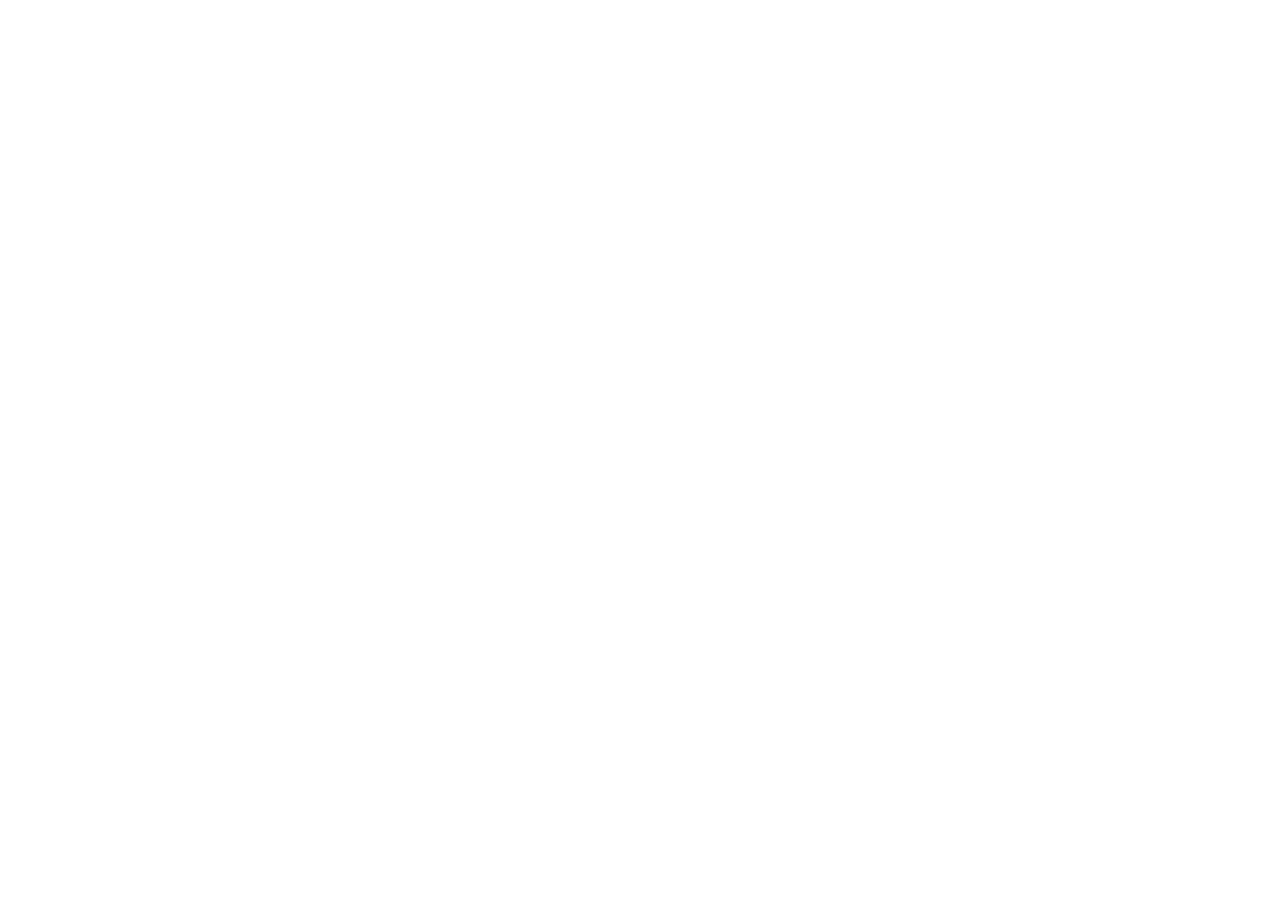
==== index.html @ 5a295f68 "Rochester login page" ====
<!DOCTYPE html>
<html lang="en">

<head>
    <title>Homepage</title>

    <meta charset="utf-8">
    <meta http-equiv="X-UA-Compatible" content="IE=edge">
    <meta name="viewport" content="width=device-width, initial-scale=1, maximum-scale=1.0, user-scalable=0">
    <meta name="description" content="This is an example of a meta description. This will often show up in search results.">

    <!-- Favicon -->
    <link rel="icon" type="image/png" href="">

    <!-- Styles -->
    <link href="assets/css/main.css" rel="stylesheet" type="text/css">
</head>

<body>
    <header>
    </header>
    <main></main>
    <footer></footer>
    <script src="https://code.jquery.com/jquery-3.4.1.slim.min.js"></script>
    <script src="https://stackpath.bootstrapcdn.com/bootstrap/4.4.1/js/bootstrap.min.js"></script>
    <script src="assets/scripts/main.js"></script>
</body>

</html>
---- assets/css/main.css ----
@import url("https://stackpath.bootstrapcdn.com/bootstrap/4.4.1/css/bootstrap.min.css");
@import url("https://fonts.googleapis.com/css?family=Raleway:300,400,400i,500,500i,600,600i,700,700i,800,900,900i&display=swap");
p {
  font-family: 'Raleway', sans-serif;
  font-style: normal;
  font-weight: 400; }

@media (max-width: 767px) {
  .container {
    width: 100%; } }

.primary-btn {
  font-family: 'Raleway', sans-serif;
  font-style: normal;
  font-weight: 700;
  font-size: 1rem;
  line-height: 19px;
  min-width: 136px;
  padding: 20px 30px 19px 30px;
  border-radius: 3px;
  background: #8C2030;
  color: #ffffff;
  text-align: center;
  -webkit-transition: background-color 0.3s, color 0.3s;
  transition: background-color 0.3s, color 0.3s;
  -webkit-font-smoothing: antialiased;
  -webkit-backface-visibility: hidden;
  -moz-osx-font-smoothing: antialiased;
  border-color: #8C2030;
  position: relative;
  text-decoration: none;
  z-index: 9;
  letter-spacing: 0px;
  text-decoration: none; }
  .primary-btn:hover {
    background-color: #ffffff;
    color: #8C2030;
    text-decoration: none; }
    .primary-btn:hover:before {
      -webkit-transform: scale3d(1, 1, 1);
      transform: scale3d(1, 1, 1);
      opacity: 1; }
  .primary-btn:focus, .primary-btn:hover {
    outline: none;
    box-shadow: none; }
  .primary-btn:before {
    content: '';
    position: absolute;
    top: 0;
    left: 0;
    width: 100%;
    height: 100%;
    border: 2px solid #8C2030;
    border-radius: 3px;
    opacity: 0;
    -webkit-transform: scale3d(0.6, 0.6, 1);
    transform: scale3d(0.6, 0.6, 1);
    -webkit-transition: -webkit-transform 0.3s, opacity 0.3s;
    transition: transform 0.3s, opacity 0.3s;
    -webkit-transition-timing-function: cubic-bezier(0.75, 0, 0.125, 1);
    transition-timing-function: cubic-bezier(0.75, 0, 0.125, 1); }

.login-container {
  font-size: 0; }
  .login-container .form-container {
    display: inline-block;
    width: 796px;
    min-height: 100vh;
    height: 100%;
    vertical-align: top;
    position: relative; }
    @media (max-width: 767px) {
      .login-container .form-container {
        display: block;
        width: 100%; } }
    @media (max-width: 767px) and (orientation: portrait) {
      .login-container .form-container {
        padding: 50px 0; } }
    @media (min-width: 768px) and (max-width: 991px) {
      .login-container .form-container {
        display: block;
        width: 100%; } }
    @media (min-width: 992px) and (max-width: 1199px) {
      .login-container .form-container {
        width: 50%; } }
    .login-container .form-container .inner-form-container {
      width: 373px;
      margin: 0 auto;
      position: absolute;
      top: 50%;
      left: 50%;
      transform: translate(-50%, -50%); }
      @media (max-width: 767px) and (orientation: portrait) {
        .login-container .form-container .inner-form-container {
          width: 85%; } }
      .login-container .form-container .inner-form-container img {
        width: 266px;
        height: 77px;
        display: block;
        margin: 0 auto 50px auto; }
      .login-container .form-container .inner-form-container span.page-title {
        display: block;
        margin: 0 auto 50px auto;
        color: #231F20;
        text-transform: uppercase;
        font-family: 'Raleway', sans-serif;
        font-style: normal;
        font-weight: 800;
        font-size: 1.5rem;
        letter-spacing: 0px;
        text-align: center; }
      .login-container .form-container .inner-form-container .additional-fields {
        position: relative;
        margin: -10px 0 40px 0; }
        .login-container .form-container .inner-form-container .additional-fields a {
          position: absolute;
          top: 0;
          right: 0;
          color: #231F20;
          line-height: 1.2;
          font-size: 0.75rem;
          font-family: 'Raleway', sans-serif;
          font-style: normal;
          font-weight: 700;
          text-decoration: none; }
          .login-container .form-container .inner-form-container .additional-fields a:after {
            content: "";
            position: absolute;
            width: 100%;
            height: 1px;
            bottom: -3px;
            left: 0;
            visibility: hidden;
            -webkit-transform: scaleX(0);
            transform: scaleX(0);
            -webkit-transition: all .3s ease-in-out 0s;
            transition: all .3s ease-in-out 0s;
            background: #231F20; }
          .login-container .form-container .inner-form-container .additional-fields a:hover:after {
            visibility: visible;
            -webkit-transform: scaleX(1);
            transform: scaleX(1); }
      .login-container .form-container .inner-form-container .primary-btn {
        width: 100%;
        display: block; }
      .login-container .form-container .inner-form-container .success-msg-container {
        text-align: center;
        margin-top: -20px; }
        .login-container .form-container .inner-form-container .success-msg-container p {
          color: #707070;
          font-size: 1.25rem;
          line-height: 1.4;
          margin-bottom: 30px; }
        .login-container .form-container .inner-form-container .success-msg-container a.back-to-login {
          color: #8C2030;
          font-size: 1.25rem;
          line-height: 1.4;
          font-family: 'Raleway', sans-serif;
          font-style: normal;
          font-weight: 700;
          text-decoration: none;
          position: relative; }
          .login-container .form-container .inner-form-container .success-msg-container a.back-to-login:after {
            content: "";
            position: absolute;
            width: 100%;
            height: 1px;
            bottom: -3px;
            left: 0;
            visibility: hidden;
            -webkit-transform: scaleX(0);
            transform: scaleX(0);
            -webkit-transition: all .3s ease-in-out 0s;
            transition: all .3s ease-in-out 0s;
            background: #8C2030; }
          .login-container .form-container .inner-form-container .success-msg-container a.back-to-login:hover:after {
            visibility: visible;
            -webkit-transform: scaleX(1);
            transform: scaleX(1); }
  .login-container .bg-container {
    display: inline-block;
    width: calc(100% - 796px);
    vertical-align: top;
    position: relative;
    min-height: 100vh;
    height: 100%;
    background-position: center;
    background-size: cover; }
    @media (max-width: 767px) {
      .login-container .bg-container {
        display: none; } }
    @media (min-width: 768px) and (max-width: 991px) {
      .login-container .bg-container {
        display: none; } }
    @media (min-width: 992px) and (max-width: 1199px) {
      .login-container .bg-container {
        width: 50%; } }
    .login-container .bg-container:before {
      content: "";
      position: absolute;
      top: 0;
      left: 0;
      width: 100%;
      height: 100%;
      background: transparent linear-gradient(180deg, #B5B5B5 0%, #040000 100%) 0% 0% no-repeat padding-box;
      mix-blend-mode: hard-light; }
    .login-container .bg-container span {
      width: 70%;
      text-align: center;
      position: absolute;
      top: 50%;
      left: 50%;
      transform: translate(-50%, -50%);
      color: #ffffff;
      font-family: 'Raleway', sans-serif;
      font-style: normal;
      font-weight: 500;
      font-size: 1.875rem;
      line-height: 35px;
      letter-spacing: 0px; }

.form-group {
  width: 100%;
  margin-bottom: 30px; }
  .form-group .input-group {
    width: 100%; }
  .form-group input {
    font-family: 'Raleway', sans-serif;
    font-style: normal;
    font-weight: 500;
    color: #8C2030;
    font-size: 1rem;
    line-height: 1.3;
    border: none;
    width: 100%;
    padding: 19px 20px; }
    @media (max-width: 767px) {
      .form-group input {
        display: block; } }
    .form-group input:focus {
      outline: none; }
    .form-group input::-webkit-input-placeholder {
      /* Chrome/Opera/Safari */
      font-family: 'Raleway', sans-serif;
      font-style: normal;
      font-weight: 500;
      color: #CCCCCC;
      font-size: 1rem;
      line-height: 1.3; }
    .form-group input::-moz-placeholder {
      /* Firefox 19+ */
      font-family: 'Raleway', sans-serif;
      font-style: normal;
      font-weight: 500;
      color: #CCCCCC;
      font-size: 1rem;
      line-height: 1.3; }
    .form-group input:-ms-input-placeholder {
      /* IE 10+ */
      font-family: 'Raleway', sans-serif;
      font-style: normal;
      font-weight: 500;
      color: #CCCCCC;
      font-size: 1rem;
      line-height: 1.3; }
    .form-group input:-moz-placeholder {
      /* Firefox 18- */
      font-family: 'Raleway', sans-serif;
      font-style: normal;
      font-weight: 500;
      color: #CCCCCC;
      font-size: 1rem;
      line-height: 1.3; }
  .form-group label {
    font-family: 'Raleway', sans-serif;
    font-style: normal;
    font-weight: 700;
    color: #231F20;
    font-size: 1rem;
    line-height: 1.3;
    text-align: left;
    margin-bottom: 10px;
    display: block; }
  .form-group textarea {
    font-family: 'Raleway', sans-serif;
    font-style: normal;
    font-weight: 500;
    color: #8C2030;
    font-size: 1rem;
    line-height: 1.3;
    width: 100%;
    padding: 19px 20px;
    margin-bottom: 0;
    min-height: 108px;
    resize: none; }
    .form-group textarea:focus {
      outline: none; }
    .form-group textarea::-webkit-input-placeholder {
      /* Chrome/Opera/Safari */
      font-family: 'Raleway', sans-serif;
      font-style: normal;
      font-weight: 500;
      color: #CCCCCC;
      font-size: 1rem;
      line-height: 1.3; }
    .form-group textarea::-moz-placeholder {
      /* Firefox 19+ */
      font-family: 'Raleway', sans-serif;
      font-style: normal;
      font-weight: 500;
      color: #CCCCCC;
      font-size: 1rem;
      line-height: 1.3; }
    .form-group textarea:-ms-input-placeholder {
      /* IE 10+ */
      font-family: 'Raleway', sans-serif;
      font-style: normal;
      font-weight: 500;
      color: #CCCCCC;
      font-size: 1rem;
      line-height: 1.3; }
    .form-group textarea:-moz-placeholder {
      /* Firefox 18- */
      font-family: 'Raleway', sans-serif;
      font-style: normal;
      font-weight: 500;
      color: #CCCCCC;
      font-size: 1rem;
      line-height: 1.3; }
    @media (max-width: 767px) {
      .form-group textarea {
        width: 100%;
        min-height: 150px; } }
    @media (min-width: 992px) and (max-width: 1199px) {
      .form-group textarea {
        min-height: 160px; } }
    @media (min-width: 768px) and (max-width: 991px) {
      .form-group textarea {
        min-height: 140px; } }
  .form-group.mandatory label:after {
    content: "*";
    position: relative;
    top: 1px;
    left: 0px;
    font-size: 1rem;
    line-height: 1rem; }
  .form-group input,
  .form-group textarea {
    background-color: #ffffff;
    border: 1px solid #CCCCCC;
    border-radius: 3px;
    transition: border-color 500ms ease-out, box-shadow 500ms ease-out, background-color 500ms ease-out; }
    .form-group input:focus,
    .form-group textarea:focus {
      border-color: #8C2030; }
  .form-group .error-msg {
    display: none; }
  .form-group.form-error {
    position: relative; }
    .form-group.form-error input,
    .form-group.form-error select,
    .form-group.form-error textarea {
      border: 1px solid #8C2030;
      background-color: #F8ECEC; }
      .form-group.form-error input::-webkit-input-placeholder,
      .form-group.form-error select::-webkit-input-placeholder,
      .form-group.form-error textarea::-webkit-input-placeholder {
        /* Chrome/Opera/Safari */
        color: #8C2030; }
      .form-group.form-error input::-moz-placeholder,
      .form-group.form-error select::-moz-placeholder,
      .form-group.form-error textarea::-moz-placeholder {
        /* Firefox 19+ */
        color: #8C2030; }
      .form-group.form-error input:-ms-input-placeholder,
      .form-group.form-error select:-ms-input-placeholder,
      .form-group.form-error textarea:-ms-input-placeholder {
        /* IE 10+ */
        color: #8C2030; }
      .form-group.form-error input:-moz-placeholder,
      .form-group.form-error select:-moz-placeholder,
      .form-group.form-error textarea:-moz-placeholder {
        /* Firefox 18- */
        color: #8C2030; }
    .form-group.form-error.full-width .error-msg {
      bottom: -10px; }
    .form-group.form-error .error-msg {
      font-family: 'Raleway', sans-serif;
      font-style: normal;
      font-weight: 400;
      display: inline-block;
      font-size: 12px;
      line-height: 11px;
      line-height: normal;
      color: #8C2030;
      position: absolute;
      right: 15px;
      top: 7px; }
  .form-group.form-success {
    position: relative; }
    .form-group.form-success input,
    .form-group.form-success select,
    .form-group.form-success textarea {
      border: 1px solid #56AC56; }
    .form-group.form-success input,
    .form-group.form-success textarea {
      color: #56AC56; }

.control {
  display: block;
  position: relative;
  cursor: pointer;
  color: #231F20;
  line-height: 1.2;
  font-size: 0.75rem;
  font-family: 'Raleway', sans-serif;
  font-style: normal;
  font-weight: 700;
  padding-left: 27px;
  margin: 0; }
  .control input {
    position: absolute;
    z-index: -1;
    opacity: 0;
    left: -1000px; }
    .control input:focus ~ .control-indicator {
      background: #ffffff; }
    .control input:checked ~ .control-indicator {
      background: #8C2030; }
      .control input:checked ~ .control-indicator:after {
        display: block; }
    .control input:checked:focus {
      outline: none; }
      .control input:checked:focus ~ .control-indicator {
        background: #8C2030; }
    .control input:disabled ~ .control-indicator {
      background: #e6e6e6;
      opacity: 0.6;
      pointer-events: none; }
  .control .control-indicator {
    position: absolute;
    top: -1px;
    left: 0;
    height: 16px;
    width: 16px;
    background: #ffffff;
    border-radius: 2px;
    border: 1px solid #CCCCCC;
    -webkit-transition: all 0.3s ease;
    -moz-transition: all 0.3s ease;
    -o-transition: all 0.3s ease;
    transition: all 0.3s ease; }
    .control .control-indicator:after {
      content: '';
      position: absolute;
      display: none; }
  .control.custom-checkbox .control-indicator:after {
    left: 6px;
    top: 2px;
    width: 3px;
    height: 8px;
    border: solid #ffffff;
    border-width: 0 2px 2px 0;
    transform: rotate(45deg); }
  .control.custom-checkbox input:disabled ~ .control-indicator:after {
    border-color: #7b7b7b; }

/*# sourceMappingURL=main.css.map */
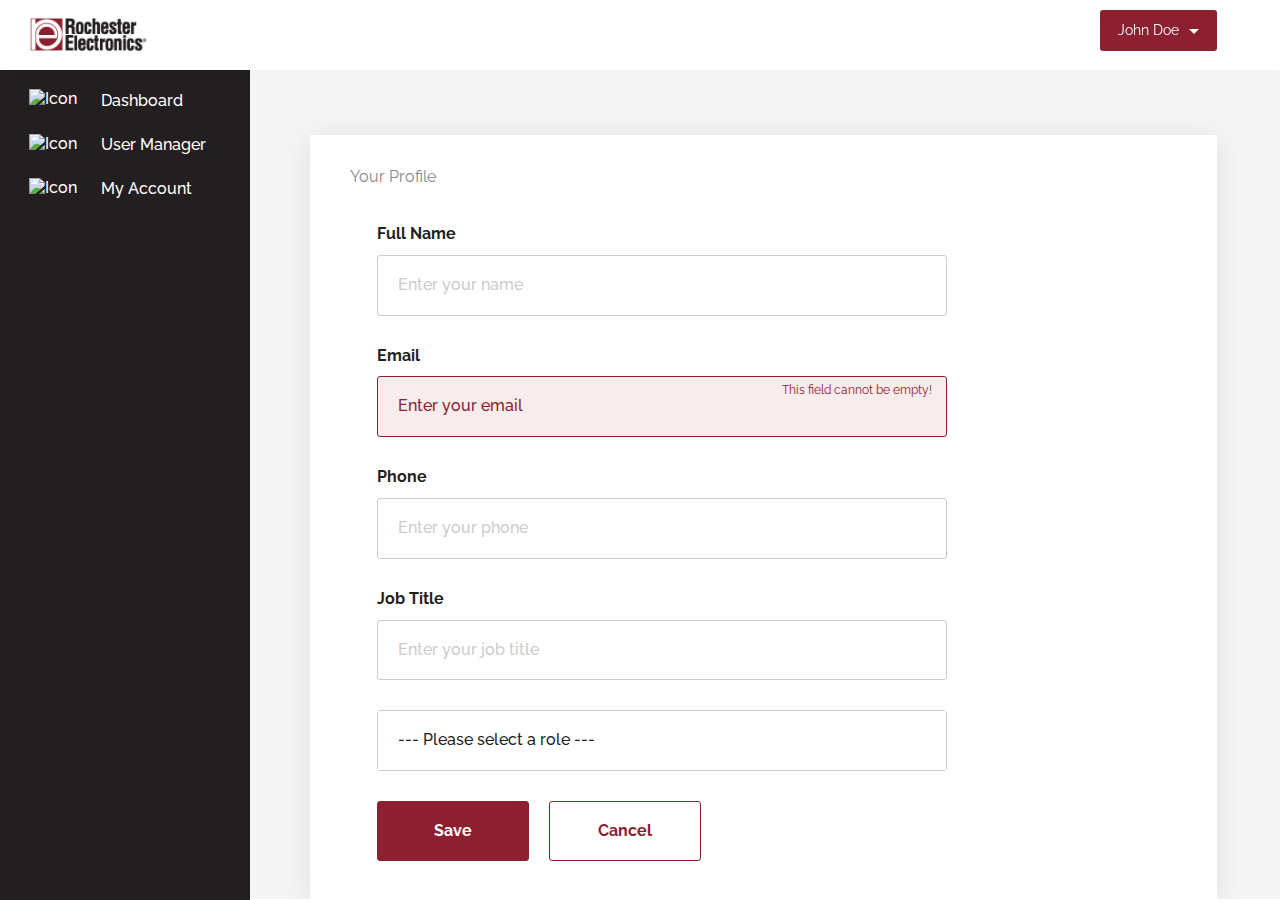
==== commit 5ca096db: "improve behaviour" ====
--- a/index.html
+++ b/index.html
@@ -18,10 +18,138 @@
 
 <body>
     <header>
+        <div id="header">
+            <button class="sidebar-navbar-toggler navbar-toggler" type="button" data-toggle="collapse" data-target="#sidebarNavDropdown" aria-controls="sidebarNavDropdown" aria-expanded="false" aria-label="Toggle navigation">
+                <span></span>
+            </button>
+            <div class="logo-container">
+                <a href="/">
+                    <img src="/assets/images/login-logo.png" alt="Logo Image">
+                </a>
+            </div>
+            <div class="header-container">
+                <nav class="navbar navbar-expand">
+                    <div class="collapse navbar-collapse" id="navbarNavDropdown">
+                        <ul class="navbar-nav">
+                            <li class="nav-item dropdown">
+                                <a class="nav-link dropdown-toggle" href="#" id="navbarDropdownMenuLink" data-toggle="dropdown" aria-haspopup="true" aria-expanded="false">
+                                    <span>John Doe</span>
+                                </a>
+                                <div class="dropdown-menu" aria-labelledby="navbarDropdownMenuLink">
+                                    <a class="dropdown-item" href="#">
+                                        <img src="./assets/images/user-gray.svg" alt="Icon"> Account Details</a>
+                                    <a class="dropdown-item" href="#">
+                                        <img src="./assets/images/user-gray.svg" alt="Icon"> Item 2</a>
+                                    <a class="dropdown-item" href="#">
+                                        <img src="./assets/images/user-gray.svg" alt="Icon"> Item 3</a>
+                                </div>
+                            </li>
+                        </ul>
+                    </div>
+                </nav>
+            </div>
+        </div>
     </header>
-    <main></main>
-    <footer></footer>
+    <main class="wrapper">
+        <div class="sidebar collapse navbar-collapse" id="sidebarNavDropdown">
+            <ul>
+                <li>
+                    <a href="#">
+                        <img src="./assets/images/user-red.svg" alt="Icon">
+                        <span>Dashboard</span>
+                    </a>
+                </li>
+                <li>
+                    <a href="#submenu1" data-toggle="collapse" aria-expanded="false" class="">
+                        <img src="./assets/images/user-red.svg" alt="Icon">
+                        <span>User Manager</span>
+                    </a>
+                    <div id='submenu1' class="collapse">
+                        <ul>
+                            <li>
+                                <a href="#">+ Add a new</a>
+                            </li>
+                            <li>
+                                <a href="#">+ Add a new</a>
+                            </li>
+                        </ul>
+                    </div>
+                </li>
+                <li>
+                    <a href="#submenu2" data-toggle="collapse" aria-expanded="false" class="">
+                        <img src="./assets/images/user-red.svg" alt="Icon">
+                        <span>My Account</span>
+                    </a>
+                    <div id='submenu2' class="collapse">
+                        <ul>
+                            <li>
+                                <a href="#">Account Item 1</a>
+                            </li>
+                            <li>
+                                <a href="#">Account Item 1</a>
+                            </li>
+                        </ul>
+                    </div>
+                </li>
+            </ul>
+        </div>
+        <div id="content">
+            <div class="card">
+                <div class="card-header">
+                    <span>Your Profile</span>
+                </div>
+                <div class="card-body">
+                    <div class="form-container">
+                        <form action="">
+                            <div class="form-group">
+                                <label for="fullName">Full Name</label>
+                                <div class="input-group">
+                                    <input id="fullName" name="fullName" type="text" placeholder="Enter your name" maxlength="50" />
+                                </div>
+                            </div>
+                            <!-- For success message use "form-success" -->
+                            <div class="form-group form-error">
+                                <label for="email">Email</label>
+                                <div class="input-group">
+                                    <input id="email" name="email" type="password" placeholder="Enter your email" maxlength="50" />
+                                    <span class="error-msg">This field cannot be empty!</span>
+                                </div>
+                            </div>
+                            <div class="form-group">
+                                <label for="phone">Phone</label>
+                                <div class="input-group">
+                                    <input id="phone" name="phone" type="text" placeholder="Enter your phone" maxlength="50" />
+                                </div>
+                            </div>
+                            <div class="form-group">
+                                <label for="jobTitle">Job Title</label>
+                                <div class="input-group">
+                                    <input id="jobTitle" name="jobTitle" type="text" placeholder="Enter your job title" maxlength="50" />
+                                </div>
+                            </div>
+                            <div class="form-group">
+                                <div class="select">
+                                    <select id="options">
+                                        <option selected="selected" class="holder">--- Please select a role ---</option>
+                                        <option value="opetion1">Option 1</option>
+                                        <option value="opetion2">Option 2</option>
+                                        <option value="opetion3">Option 3</option>
+                                        <option value="opetion4">Option 4</option>
+                                    </select>
+                                </div>
+                            </div>
+                        </form>
+                        <div class="btn-container">
+                            <button class="primary-btn">Save</button>
+                            <button class="primary-btn white-btn">Cancel</button>
+                        </div>
+                    </div>
+                </div>
+            </div>
+        </div>
+    </main>
     <script src="https://code.jquery.com/jquery-3.4.1.slim.min.js"></script>
+    <script src="https://cdnjs.cloudflare.com/ajax/libs/popper.js/1.0.4/popper.js"></script>
     <script src="https://stackpath.bootstrapcdn.com/bootstrap/4.4.1/js/bootstrap.min.js"></script>
     <script src="assets/scripts/main.js"></script>
 </body>
--- a/assets/css/main.css
+++ b/assets/css/main.css
@@ -1,5 +1,44 @@
 @import url("https://stackpath.bootstrapcdn.com/bootstrap/4.4.1/css/bootstrap.min.css");
 @import url("https://fonts.googleapis.com/css?family=Raleway:300,400,400i,500,500i,600,600i,700,700i,800,900,900i&display=swap");
+.wrapper {
+  margin-top: 70px;
+  display: -webkit-box;
+  display: -ms-flexbox;
+  display: flex;
+  -webkit-box-align: stretch;
+  -ms-flex-align: stretch;
+  align-items: stretch;
+  background-color: #F5F5F5;
+  width: 100%;
+  min-height: calc(100vh - 71px);
+  height: 100%; }
+  @media (max-width: 767px) and (orientation: portrait) {
+    .wrapper {
+      margin-top: 54px; } }
+
+#content {
+  padding: 65px 63px 0px 60px;
+  transition: all 0.3s;
+  width: calc(100% - 215px);
+  overflow-y: scroll;
+  margin-left: 250px; }
+  @media (max-width: 767px) {
+    #content {
+      width: 100%;
+      margin-left: 0;
+      padding: 10px; } }
+  @media (min-width: 768px) and (max-width: 991px) {
+    #content {
+      padding: 30px;
+      width: 100%;
+      margin-left: 0; } }
+  @media (min-width: 992px) and (max-width: 1199px) {
+    #content {
+      padding: 30px; } }
+  #content > .container {
+    padding: 0;
+    width: 100%; }
+
 p {
   font-family: 'Raleway', sans-serif;
   font-style: normal;
@@ -16,7 +55,7 @@
   font-size: 1rem;
   line-height: 19px;
   min-width: 136px;
-  padding: 20px 30px 19px 30px;
+  padding: 19px 30px 20px 30px;
   border-radius: 3px;
   background: #8C2030;
   color: #ffffff;
@@ -26,39 +65,26 @@
   -webkit-font-smoothing: antialiased;
   -webkit-backface-visibility: hidden;
   -moz-osx-font-smoothing: antialiased;
-  border-color: #8C2030;
+  border: 1px solid #8C2030;
   position: relative;
   text-decoration: none;
   z-index: 9;
   letter-spacing: 0px;
-  text-decoration: none; }
+  text-decoration: none;
+  cursor: pointer; }
   .primary-btn:hover {
     background-color: #ffffff;
     color: #8C2030;
     text-decoration: none; }
-    .primary-btn:hover:before {
-      -webkit-transform: scale3d(1, 1, 1);
-      transform: scale3d(1, 1, 1);
-      opacity: 1; }
   .primary-btn:focus, .primary-btn:hover {
     outline: none;
     box-shadow: none; }
-  .primary-btn:before {
-    content: '';
-    position: absolute;
-    top: 0;
-    left: 0;
-    width: 100%;
-    height: 100%;
-    border: 2px solid #8C2030;
-    border-radius: 3px;
-    opacity: 0;
-    -webkit-transform: scale3d(0.6, 0.6, 1);
-    transform: scale3d(0.6, 0.6, 1);
-    -webkit-transition: -webkit-transform 0.3s, opacity 0.3s;
-    transition: transform 0.3s, opacity 0.3s;
-    -webkit-transition-timing-function: cubic-bezier(0.75, 0, 0.125, 1);
-    transition-timing-function: cubic-bezier(0.75, 0, 0.125, 1); }
+  .primary-btn.white-btn {
+    color: #8C2030;
+    background-color: #ffffff; }
+    .primary-btn.white-btn:hover {
+      background: #8C2030;
+      color: #ffffff; }
 
 .login-container {
   font-size: 0; }
@@ -345,14 +371,40 @@
     font-size: 1rem;
     line-height: 1rem; }
   .form-group input,
+  .form-group .select,
   .form-group textarea {
     background-color: #ffffff;
     border: 1px solid #CCCCCC;
     border-radius: 3px;
     transition: border-color 500ms ease-out, box-shadow 500ms ease-out, background-color 500ms ease-out; }
     .form-group input:focus,
+    .form-group .select:focus,
     .form-group textarea:focus {
       border-color: #8C2030; }
+  .form-group select {
+    width: 100%;
+    background: #ffffff url("../../../assets/images/select-icon.svg") no-repeat 95% 64%;
+    font-family: 'Raleway', sans-serif;
+    font-style: normal;
+    font-weight: 500;
+    color: #231F20;
+    font-size: 1rem;
+    line-height: 1.3;
+    border: none;
+    width: 100%;
+    padding: 19px 20px;
+    border: 1px solid #CCCCCC;
+    -webkit-appearance: none;
+    -moz-appearance: none;
+    -ms-appearance: none;
+    appearance: none;
+    outline: 0;
+    box-shadow: none;
+    border: 0; }
+    .form-group select::-ms-expand {
+      display: none; }
+    .form-group select:focus option.holder {
+      display: none; }
   .form-group .error-msg {
     display: none; }
   .form-group.form-error {
@@ -465,4 +517,645 @@
   .control.custom-checkbox input:disabled ~ .control-indicator:after {
     border-color: #7b7b7b; }
 
+.sidebar {
+  width: 250px;
+  transition: all 0.3s;
+  background-color: #231F20;
+  position: fixed;
+  display: flex;
+  flex-direction: column;
+  min-width: 0;
+  word-wrap: break-word;
+  background-clip: border-box;
+  min-height: calc(100vh - 62px);
+  z-index: 10;
+  border: 1px solid transparent;
+  padding-top: 10px; }
+  @media (max-width: 767px) {
+    .sidebar {
+      position: absolute;
+      left: -100%; } }
+  @media (min-width: 768px) and (max-width: 991px) {
+    .sidebar {
+      position: absolute;
+      left: -100%; } }
+  .sidebar.show {
+    left: 0; }
+  @media (min-width: 992px) and (max-width: 1199px) {
+    .sidebar:not(.show) {
+      display: block; } }
+  @media (min-width: 1200px) {
+    .sidebar:not(.show) {
+      display: block; } }
+  .sidebar ul {
+    list-style: none;
+    padding: 0;
+    margin: 0;
+    width: 100%; }
+    .sidebar ul > li {
+      -webkit-transition: all 0.3s ease;
+      transition: all 0.3s ease;
+      cursor: pointer; }
+      .sidebar ul > li > a {
+        text-decoration: none;
+        color: #ffffff;
+        position: relative;
+        font-family: 'Raleway', sans-serif;
+        font-style: normal;
+        font-weight: 500;
+        font-size: 1rem;
+        line-height: 1.3;
+        letter-spacing: 0;
+        padding: 10px 15px 13px 28px;
+        display: block; }
+        .sidebar ul > li > a:before {
+          content: "";
+          background-color: #231F20;
+          width: 4px;
+          height: 100%;
+          position: absolute;
+          top: 0;
+          left: 0;
+          -webkit-transition: all 0.3s ease;
+          transition: all 0.3s ease; }
+        .sidebar ul > li > a:hover {
+          background-color: #0E0D0D; }
+          .sidebar ul > li > a:hover:before {
+            background-color: #8C2030; }
+        .sidebar ul > li > a img {
+          position: relative;
+          top: -2px;
+          max-width: 100%;
+          max-height: 100%;
+          margin-right: 20px; }
+        .sidebar ul > li > a[aria-expanded="true"] {
+          background-color: #0E0D0D; }
+          .sidebar ul > li > a[aria-expanded="true"]:before {
+            background-color: #8C2030; }
+          .sidebar ul > li > a[aria-expanded="true"] span:before {
+            top: 1px;
+            transform: rotate(270deg); }
+        .sidebar ul > li > a span {
+          position: relative; }
+          .sidebar ul > li > a span:before {
+            margin-left: -17px;
+            content: "";
+            position: absolute;
+            top: 7px;
+            width: 19px;
+            height: 11px;
+            background-size: cover;
+            background-repeat: no-repeat;
+            background-image: url("../../../assets/images/white-select-icon.svg"); }
+        .sidebar ul > li > a.no-submenu span:before {
+          display: none; }
+      .sidebar ul > li div a {
+        font-family: 'Raleway', sans-serif;
+        font-style: normal;
+        font-weight: 400;
+        font-size: 0.875rem;
+        line-height: 1.2;
+        padding: 10px 15px 13px 55px; }
+
+.navbar-toggler:focus {
+  outline: none;
+  box-shadow: none; }
+.navbar-toggler.sidebar-navbar-toggler {
+  display: none;
+  width: 25px;
+  height: 25px;
+  position: absolute;
+  left: 15px;
+  top: 20px;
+  cursor: pointer; }
+  .navbar-toggler.sidebar-navbar-toggler:hover span {
+    background-color: #8C2030; }
+    .navbar-toggler.sidebar-navbar-toggler:hover span:after, .navbar-toggler.sidebar-navbar-toggler:hover span:before {
+      width: 100%;
+      background-color: #8C2030; }
+  @media (max-width: 767px) {
+    .navbar-toggler.sidebar-navbar-toggler {
+      display: block;
+      left: 0px;
+      top: 13px; } }
+  @media (max-width: 767px) and (orientation: landscape) {
+    .navbar-toggler.sidebar-navbar-toggler {
+      top: 20px; } }
+  @media (min-width: 768px) and (max-width: 991px) {
+    .navbar-toggler.sidebar-navbar-toggler {
+      display: block; } }
+  .navbar-toggler.sidebar-navbar-toggler span {
+    position: absolute;
+    display: block;
+    width: 100%;
+    height: 4px;
+    background-color: #8C2030;
+    -webkit-transition: 0.3s cubic-bezier(0.97, 0.75, 0.61, 1.84);
+    transition: 0.3s cubic-bezier(0.97, 0.75, 0.61, 1.84);
+    -webkit-backface-visibility: hidden;
+    backface-visibility: hidden;
+    border-radius: 2px; }
+    .navbar-toggler.sidebar-navbar-toggler span:after, .navbar-toggler.sidebar-navbar-toggler span:before {
+      content: "";
+      position: absolute;
+      left: 0;
+      height: 4px;
+      -webkit-transition: 0.3s cubic-bezier(0.97, 0.75, 0.61, 1.84);
+      transition: 0.3s cubic-bezier(0.97, 0.75, 0.61, 1.84);
+      -webkit-backface-visibility: hidden;
+      backface-visibility: hidden;
+      border-radius: 2px;
+      background-color: #8C2030; }
+    .navbar-toggler.sidebar-navbar-toggler span:after {
+      top: 7px;
+      width: 70%; }
+    .navbar-toggler.sidebar-navbar-toggler span:before {
+      top: -7px;
+      width: 40%; }
+
+#header {
+  position: fixed;
+  top: 0;
+  right: 0;
+  left: 0;
+  z-index: 1030;
+  background-color: #ffffff;
+  box-shadow: 0px 3px 30px #00000003;
+  padding: 10px 63px 12px 30px;
+  min-height: 70px;
+  text-align: right; }
+  @media (min-width: 992px) and (max-width: 1199px) {
+    #header {
+      padding: 10px 30px 12px 30px; } }
+  @media (min-width: 768px) and (max-width: 991px) {
+    #header {
+      padding: 10px 30px 12px 30px; } }
+  @media (max-width: 767px) {
+    #header {
+      padding: 10px 10px 12px 10px; } }
+  @media (max-width: 767px) and (orientation: portrait) {
+    #header {
+      min-height: 54px; } }
+  #header .logo-container {
+    position: absolute;
+    top: 17px;
+    left: 28px; }
+    @media (max-width: 767px) {
+      #header .logo-container {
+        left: 50%; } }
+    @media (min-width: 768px) and (max-width: 991px) {
+      #header .logo-container {
+        left: 50%; } }
+    @media (max-width: 767px) and (orientation: portrait) {
+      #header .logo-container {
+        top: 12px;
+        transform: translateX(-60%); } }
+    @media (max-width: 767px) and (orientation: landscape) {
+      #header .logo-container {
+        transform: translateX(-50%); } }
+    @media (min-width: 768px) and (max-width: 991px) {
+      #header .logo-container {
+        transform: translateX(-50%); } }
+    #header .logo-container img {
+      width: 121px;
+      height: 35px; }
+      @media (max-width: 767px) and (orientation: portrait) {
+        #header .logo-container img {
+          width: 100px;
+          height: 25px; } }
+    #header .logo-container .menu-icon {
+      display: none;
+      width: 25px;
+      height: 25px;
+      position: absolute;
+      right: 0;
+      top: -6px;
+      cursor: pointer; }
+      #header .logo-container .menu-icon:hover span {
+        background-color: #ffffff; }
+        #header .logo-container .menu-icon:hover span:after, #header .logo-container .menu-icon:hover span:before {
+          width: 100%;
+          background-color: #ffffff; }
+      @media (max-width: 767px) {
+        #header .logo-container .menu-icon {
+          right: initial;
+          left: 0;
+          top: 5px; } }
+      #header .logo-container .menu-icon span {
+        position: relative;
+        display: block;
+        width: 100%;
+        height: 2px;
+        background-color: rgba(255, 255, 255, 0.8);
+        -webkit-transition: 0.3s cubic-bezier(0.97, 0.75, 0.61, 1.84);
+        transition: 0.3s cubic-bezier(0.97, 0.75, 0.61, 1.84);
+        -webkit-backface-visibility: hidden;
+        backface-visibility: hidden;
+        border-radius: 2px; }
+        #header .logo-container .menu-icon span:after, #header .logo-container .menu-icon span:before {
+          content: "";
+          position: absolute;
+          left: 0;
+          height: 2px;
+          background-color: rgba(16, 27, 51, 0.8);
+          -webkit-transition: 0.3s cubic-bezier(0.97, 0.75, 0.61, 1.84);
+          transition: 0.3s cubic-bezier(0.97, 0.75, 0.61, 1.84);
+          -webkit-backface-visibility: hidden;
+          backface-visibility: hidden;
+          border-radius: 2px;
+          background-color: rgba(255, 255, 255, 0.8); }
+        #header .logo-container .menu-icon span:after {
+          top: 6px;
+          width: 70%; }
+        #header .logo-container .menu-icon span:before {
+          top: -6px;
+          width: 40%; }
+  #header .header-container .navbar {
+    padding: 0;
+    position: absolute;
+    right: 63px; }
+    @media (max-width: 767px) {
+      #header .header-container .navbar {
+        right: 10px; } }
+    @media (max-width: 767px) and (orientation: portrait) {
+      #header .header-container .navbar {
+        top: 13px; } }
+    @media (min-width: 768px) and (max-width: 991px) {
+      #header .header-container .navbar {
+        right: 30px; } }
+    @media (min-width: 992px) and (max-width: 1199px) {
+      #header .header-container .navbar {
+        right: 30px; } }
+    #header .header-container .navbar .nav-item .nav-link {
+      background-color: #8C2030;
+      box-shadow: 0px 3px 30px #00000003;
+      border-radius: 3px;
+      padding: 12px 18px;
+      color: #ffffff;
+      font-size: 0.875rem;
+      line-height: 1.2;
+      font-family: 'Raleway', sans-serif;
+      font-style: normal;
+      font-weight: 400;
+      -webkit-transition: all 0.3s ease;
+      -moz-transition: all 0.3s ease;
+      -o-transition: all 0.3s ease;
+      transition: all 0.3s ease; }
+      @media (max-width: 767px) and (orientation: portrait) {
+        #header .header-container .navbar .nav-item .nav-link {
+          font-size: 0.7rem;
+          padding: 7px; } }
+      #header .header-container .navbar .nav-item .nav-link img {
+        width: 55px;
+        height: 48px;
+        object-fit: cover; }
+        @media (max-width: 767px) and (orientation: portrait) {
+          #header .header-container .navbar .nav-item .nav-link img {
+            display: none; } }
+      #header .header-container .navbar .nav-item .nav-link.dropdown-toggle:after {
+        margin-left: 0;
+        vertical-align: 0;
+        border-top: 0.4em solid;
+        border-right: .4em solid transparent;
+        border-bottom: 0;
+        border-left: .4em solid transparent;
+        position: relative;
+        top: -1px; }
+      #header .header-container .navbar .nav-item .nav-link span {
+        padding-right: 6px; }
+      #header .header-container .navbar .nav-item .nav-link:hover {
+        opacity: 0.9; }
+    #header .header-container .navbar .nav-item .dropdown-menu {
+      margin-top: 12px;
+      padding: 0;
+      box-shadow: 0px 3px 30px #00000017;
+      border: none;
+      border-radius: 0;
+      right: 0;
+      left: initial; }
+      @media (max-width: 767px) and (orientation: portrait) {
+        #header .header-container .navbar .nav-item .dropdown-menu {
+          margin-top: 15px; } }
+      #header .header-container .navbar .nav-item .dropdown-menu .dropdown-item {
+        padding: 15px;
+        border-bottom: 1px solid #EFEFEF;
+        color: #231F20;
+        font-size: 0.875rem;
+        line-height: 1.2;
+        font-family: 'Raleway', sans-serif;
+        font-style: normal;
+        font-weight: 700;
+        -webkit-transition: all 0.3s ease;
+        -moz-transition: all 0.3s ease;
+        -o-transition: all 0.3s ease;
+        transition: all 0.3s ease; }
+        #header .header-container .navbar .nav-item .dropdown-menu .dropdown-item:last-child {
+          border-bottom: none; }
+        #header .header-container .navbar .nav-item .dropdown-menu .dropdown-item img {
+          max-width: 100%;
+          max-height: 100%;
+          margin-right: 8px;
+          display: inline-block;
+          position: relative;
+          top: -2px; }
+    #header .header-container .navbar .navbar-toggler {
+      outline: none;
+      position: absolute;
+      right: 0; }
+      #header .header-container .navbar .navbar-toggler:focus {
+        outline: none;
+        box-shadow: none; }
+      #header .header-container .navbar .navbar-toggler span {
+        background-color: #8C2030;
+        border-radius: 100%;
+        height: 6px;
+        width: 6px;
+        position: absolute; }
+        #header .header-container .navbar .navbar-toggler span:after, #header .header-container .navbar .navbar-toggler span:before {
+          content: "";
+          position: absolute;
+          background-color: #8C2030;
+          border-radius: 100%;
+          height: 6px;
+          width: 6px;
+          right: 0; }
+        #header .header-container .navbar .navbar-toggler span:before {
+          top: -8px; }
+        #header .header-container .navbar .navbar-toggler span:after {
+          top: 8px; }
+
+.card {
+  background: #FFFFFF 0% 0% no-repeat padding-box;
+  box-shadow: 0px 3px 30px #00000017;
+  width: 100%;
+  border: none;
+  border-radius: 0;
+  height: 100%; }
+  .card .card-header {
+    padding: 30px 40px;
+    margin-bottom: 5px;
+    background-color: transparent;
+    border: none; }
+    @media (max-width: 767px) {
+      .card .card-header {
+        padding: 20px;
+        margin-bottom: 0; } }
+    .card .card-header span {
+      letter-spacing: 0px;
+      color: #888888;
+      font-size: 1rem;
+      font-family: 'Raleway', sans-serif;
+      font-style: normal;
+      font-weight: 400;
+      display: block; }
+      @media (max-width: 767px) {
+        .card .card-header span {
+          font-size: 1.5rem; } }
+  .card .card-body {
+    padding: 0; }
+    .card .card-body .btn-container .primary-btn {
+      min-width: 152px; }
+      @media (max-width: 767px) and (orientation: portrait) {
+        .card .card-body .btn-container .primary-btn {
+          min-width: calc(100% / 2 - 11px); } }
+      .card .card-body .btn-container .primary-btn:first-child {
+        margin-right: 16px; }
+    .card .card-body .form-container {
+      padding: 0 0 30px 67px;
+      max-width: 637px; }
+      @media (max-width: 767px) {
+        .card .card-body .form-container {
+          max-width: 100%;
+          padding: 20px; } }
+    .card .card-body .table-container .form-group {
+      padding: 40px;
+      background-color: #EFEFEF;
+      margin-bottom: 0; }
+      @media (max-width: 767px) {
+        .card .card-body .table-container .form-group {
+          padding: 20px; } }
+      @media (min-width: 768px) and (max-width: 991px) {
+        .card .card-body .table-container .form-group {
+          padding: 30px; } }
+    .card .card-body .table-container .table-responsive {
+      margin-bottom: 30px; }
+      @media (max-width: 767px) {
+        .card .card-body .table-container .table-responsive {
+          margin-bottom: 20px; } }
+      @media (min-width: 992px) and (max-width: 1199px) {
+        .card .card-body .table-container .table-responsive {
+          margin-bottom: 20px; } }
+      .card .card-body .table-container .table-responsive thead th:first-child {
+        padding-left: 40px; }
+        @media (max-width: 767px) {
+          .card .card-body .table-container .table-responsive thead th:first-child {
+            padding-left: 20px; } }
+        @media (min-width: 768px) and (max-width: 991px) {
+          .card .card-body .table-container .table-responsive thead th:first-child {
+            padding-left: 30px; } }
+      .card .card-body .table-container .table-responsive tbody tr td:first-child {
+        padding-left: 40px; }
+        @media (max-width: 767px) {
+          .card .card-body .table-container .table-responsive tbody tr td:first-child {
+            padding-left: 20px; } }
+        @media (min-width: 768px) and (max-width: 991px) {
+          .card .card-body .table-container .table-responsive tbody tr td:first-child {
+            padding-left: 30px; } }
+
+.pagination {
+  display: flex;
+  flex-wrap: wrap;
+  justify-content: center;
+  align-items: center;
+  margin-bottom: 30px; }
+  .pagination li {
+    padding: 5px 12px 7px 12px;
+    -webkit-transition: all 0.3s ease;
+    transition: all 0.3s ease;
+    cursor: pointer;
+    border: 1px solid transparent;
+    font-family: 'Raleway', sans-serif;
+    font-style: normal;
+    font-weight: 500;
+    margin-right: 15px; }
+    @media (max-width: 767px) and (orientation: portrait) {
+      .pagination li {
+        display: none; } }
+    .pagination li a {
+      color: #8C2030;
+      font-size: 0.875rem;
+      line-height: 1.2;
+      font-family: 'Raleway', sans-serif;
+      font-style: normal;
+      font-weight: 500;
+      text-decoration: none; }
+    .pagination li.active {
+      background-color: #8C2030;
+      border: 1px solid #8C2030; }
+      @media (max-width: 767px) and (orientation: portrait) {
+        .pagination li.active {
+          display: inline-block; } }
+      .pagination li.active a {
+        color: #ffffff; }
+    .pagination li.disabled {
+      pointer-events: none; }
+    .pagination li:hover {
+      background-color: #8C2030;
+      border: 1px solid #8C2030; }
+      .pagination li:hover a {
+        color: #ffffff; }
+    .pagination li:last-child {
+      margin-right: 0; }
+    .pagination li:first-child, .pagination li:last-child {
+      background: #8C2030;
+      text-align: center;
+      -webkit-transition: background-color 0.3s, color 0.3s;
+      transition: background-color 0.3s, color 0.3s;
+      -webkit-font-smoothing: antialiased;
+      -webkit-backface-visibility: hidden;
+      -moz-osx-font-smoothing: antialiased;
+      border: 1px solid #8C2030; }
+      .pagination li:first-child a, .pagination li:last-child a {
+        color: #ffffff; }
+      .pagination li:first-child:hover, .pagination li:last-child:hover {
+        background-color: #ffffff;
+        text-decoration: none; }
+        .pagination li:first-child:hover a, .pagination li:last-child:hover a {
+          color: #8C2030; }
+      @media (max-width: 767px) and (orientation: portrait) {
+        .pagination li:first-child, .pagination li:last-child {
+          display: inline-block; } }
+
+.table-responsive,
+.table-responsive-sm,
+.table-responsive-md,
+.table-responsive-lg,
+.table-responsive-xl {
+  background-color: #ffffff; }
+  .table-responsive th,
+  .table-responsive td,
+  .table-responsive-sm th,
+  .table-responsive-sm td,
+  .table-responsive-md th,
+  .table-responsive-md td,
+  .table-responsive-lg th,
+  .table-responsive-lg td,
+  .table-responsive-xl th,
+  .table-responsive-xl td {
+    font-family: 'Raleway', sans-serif;
+    font-style: normal;
+    font-weight: 400;
+    font-size: 1rem;
+    line-height: 1.2;
+    color: #231F20;
+    letter-spacing: 0.5px;
+    padding: 22px 12px; }
+  .table-responsive thead.thead-light th,
+  .table-responsive-sm thead.thead-light th,
+  .table-responsive-md thead.thead-light th,
+  .table-responsive-lg thead.thead-light th,
+  .table-responsive-xl thead.thead-light th {
+    font-family: 'Raleway', sans-serif;
+    font-style: normal;
+    font-weight: 700;
+    border: none;
+    background-color: #EFEFEF;
+    color: #231F20; }
+  .table-responsive tbody tr:nth-child(even),
+  .table-responsive-sm tbody tr:nth-child(even),
+  .table-responsive-md tbody tr:nth-child(even),
+  .table-responsive-lg tbody tr:nth-child(even),
+  .table-responsive-xl tbody tr:nth-child(even) {
+    background-color: #EFEFEF; }
+  .table-responsive .dropdown .dropdown-toggle,
+  .table-responsive-sm .dropdown .dropdown-toggle,
+  .table-responsive-md .dropdown .dropdown-toggle,
+  .table-responsive-lg .dropdown .dropdown-toggle,
+  .table-responsive-xl .dropdown .dropdown-toggle {
+    background-color: #8C2030;
+    box-shadow: 0px 3px 30px #00000003;
+    border-radius: 3px;
+    padding: 12px 18px 12px 18px;
+    color: #ffffff;
+    font-size: 0.875rem;
+    line-height: 1.2;
+    font-family: 'Raleway', sans-serif;
+    font-style: normal;
+    font-weight: 500;
+    -webkit-transition: all 0.3s ease;
+    -moz-transition: all 0.3s ease;
+    -o-transition: all 0.3s ease;
+    transition: all 0.3s ease;
+    text-decoration: none; }
+    .table-responsive .dropdown .dropdown-toggle:after,
+    .table-responsive-sm .dropdown .dropdown-toggle:after,
+    .table-responsive-md .dropdown .dropdown-toggle:after,
+    .table-responsive-lg .dropdown .dropdown-toggle:after,
+    .table-responsive-xl .dropdown .dropdown-toggle:after {
+      margin-left: 5px;
+      vertical-align: 0;
+      border-top: 0.4em solid;
+      border-right: .4em solid transparent;
+      border-bottom: 0;
+      border-left: .4em solid transparent;
+      position: relative;
+      top: -1px; }
+    .table-responsive .dropdown .dropdown-toggle:hover,
+    .table-responsive-sm .dropdown .dropdown-toggle:hover,
+    .table-responsive-md .dropdown .dropdown-toggle:hover,
+    .table-responsive-lg .dropdown .dropdown-toggle:hover,
+    .table-responsive-xl .dropdown .dropdown-toggle:hover {
+      opacity: 0.9; }
+  .table-responsive .dropdown .dropdown-menu,
+  .table-responsive-sm .dropdown .dropdown-menu,
+  .table-responsive-md .dropdown .dropdown-menu,
+  .table-responsive-lg .dropdown .dropdown-menu,
+  .table-responsive-xl .dropdown .dropdown-menu {
+    padding: 0;
+    box-shadow: 0px 3px 30px #00000017;
+    border: none;
+    border-radius: 0; }
+    @media (max-width: 767px) and (orientation: portrait) {
+      .table-responsive .dropdown .dropdown-menu,
+      .table-responsive-sm .dropdown .dropdown-menu,
+      .table-responsive-md .dropdown .dropdown-menu,
+      .table-responsive-lg .dropdown .dropdown-menu,
+      .table-responsive-xl .dropdown .dropdown-menu {
+        right: 0;
+        left: initial; } }
+    .table-responsive .dropdown .dropdown-menu .dropdown-item,
+    .table-responsive-sm .dropdown .dropdown-menu .dropdown-item,
+    .table-responsive-md .dropdown .dropdown-menu .dropdown-item,
+    .table-responsive-lg .dropdown .dropdown-menu .dropdown-item,
+    .table-responsive-xl .dropdown .dropdown-menu .dropdown-item {
+      padding: 15px;
+      border-bottom: 1px solid #EFEFEF;
+      color: #231F20;
+      font-size: 0.875rem;
+      line-height: 1.2;
+      font-family: 'Raleway', sans-serif;
+      font-style: normal;
+      font-weight: 700;
+      -webkit-transition: all 0.3s ease;
+      -moz-transition: all 0.3s ease;
+      -o-transition: all 0.3s ease;
+      transition: all 0.3s ease; }
+      .table-responsive .dropdown .dropdown-menu .dropdown-item:last-child,
+      .table-responsive-sm .dropdown .dropdown-menu .dropdown-item:last-child,
+      .table-responsive-md .dropdown .dropdown-menu .dropdown-item:last-child,
+      .table-responsive-lg .dropdown .dropdown-menu .dropdown-item:last-child,
+      .table-responsive-xl .dropdown .dropdown-menu .dropdown-item:last-child {
+        border-bottom: none; }
+      .table-responsive .dropdown .dropdown-menu .dropdown-item img,
+      .table-responsive-sm .dropdown .dropdown-menu .dropdown-item img,
+      .table-responsive-md .dropdown .dropdown-menu .dropdown-item img,
+      .table-responsive-lg .dropdown .dropdown-menu .dropdown-item img,
+      .table-responsive-xl .dropdown .dropdown-menu .dropdown-item img {
+        max-width: 100%;
+        max-height: 100%;
+        margin-right: 8px;
+        display: inline-block;
+        position: relative;
+        top: -2px; }
+
 /*# sourceMappingURL=main.css.map */
